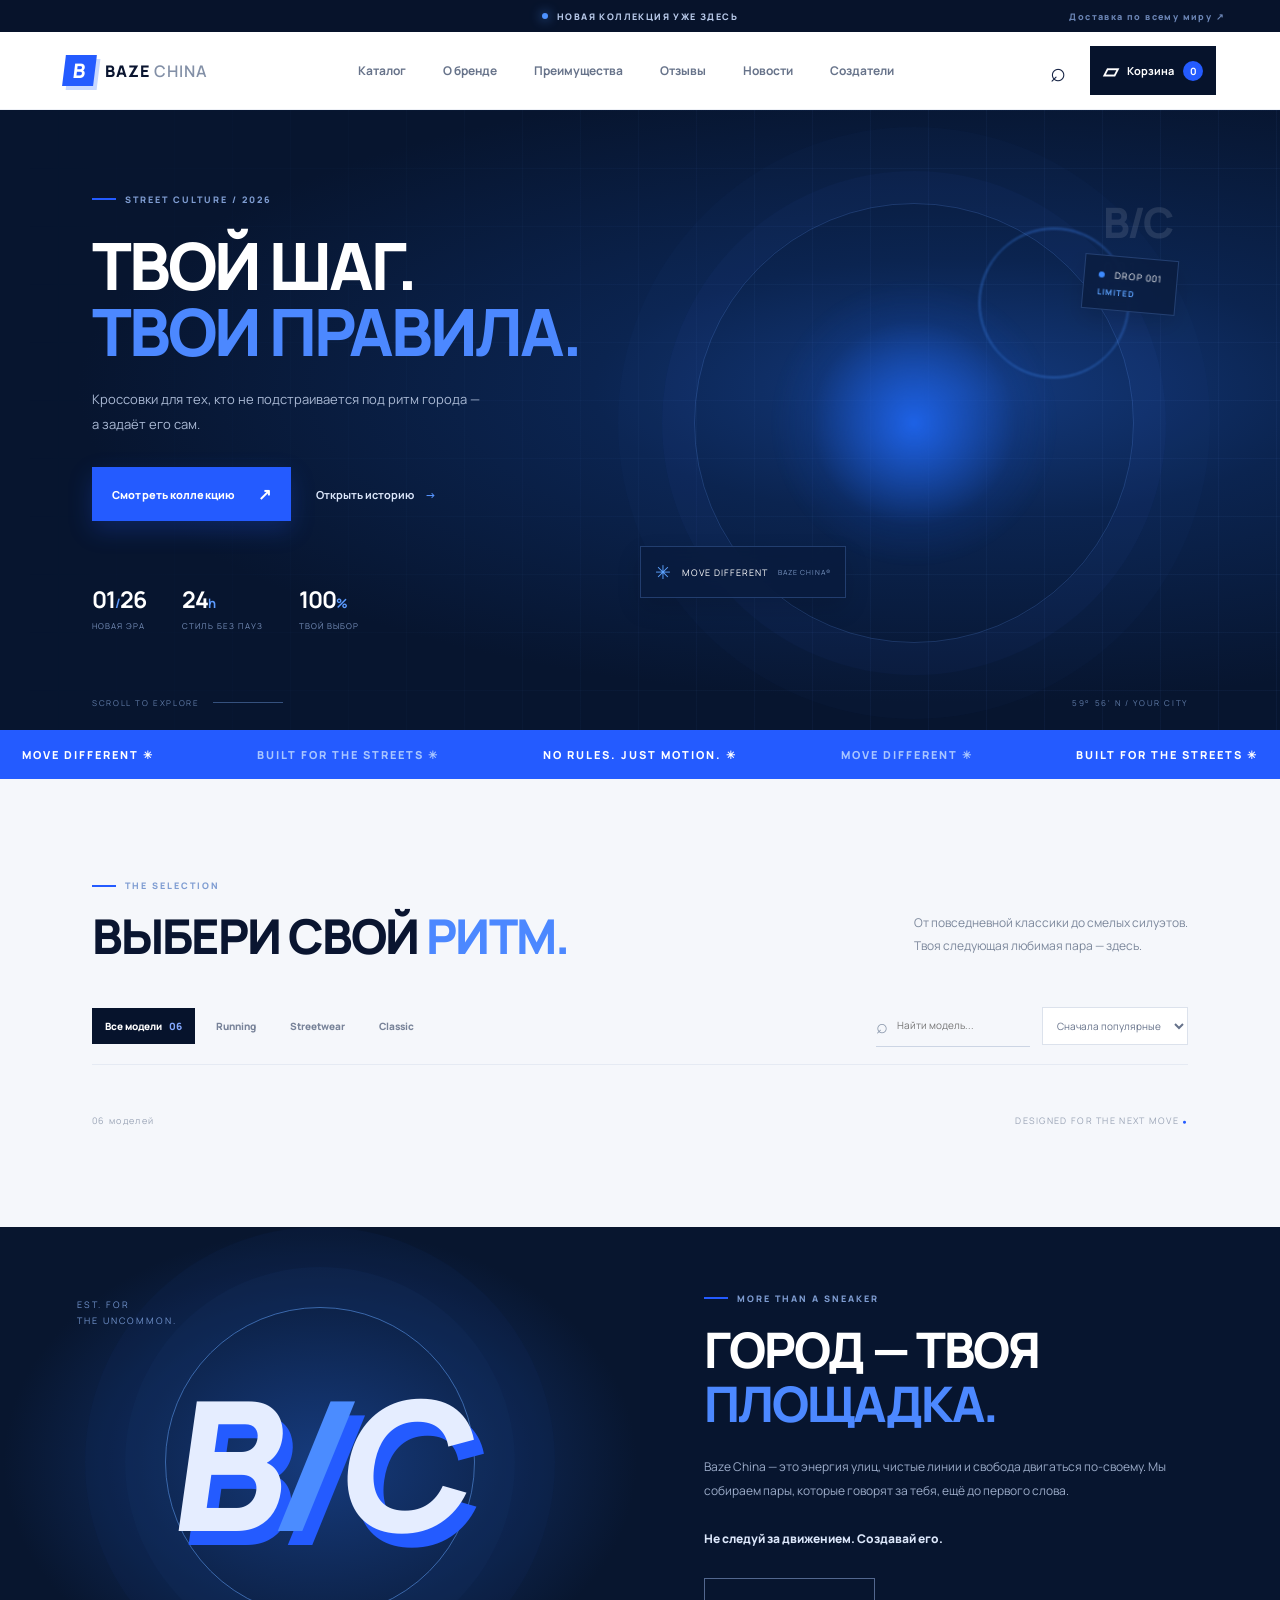
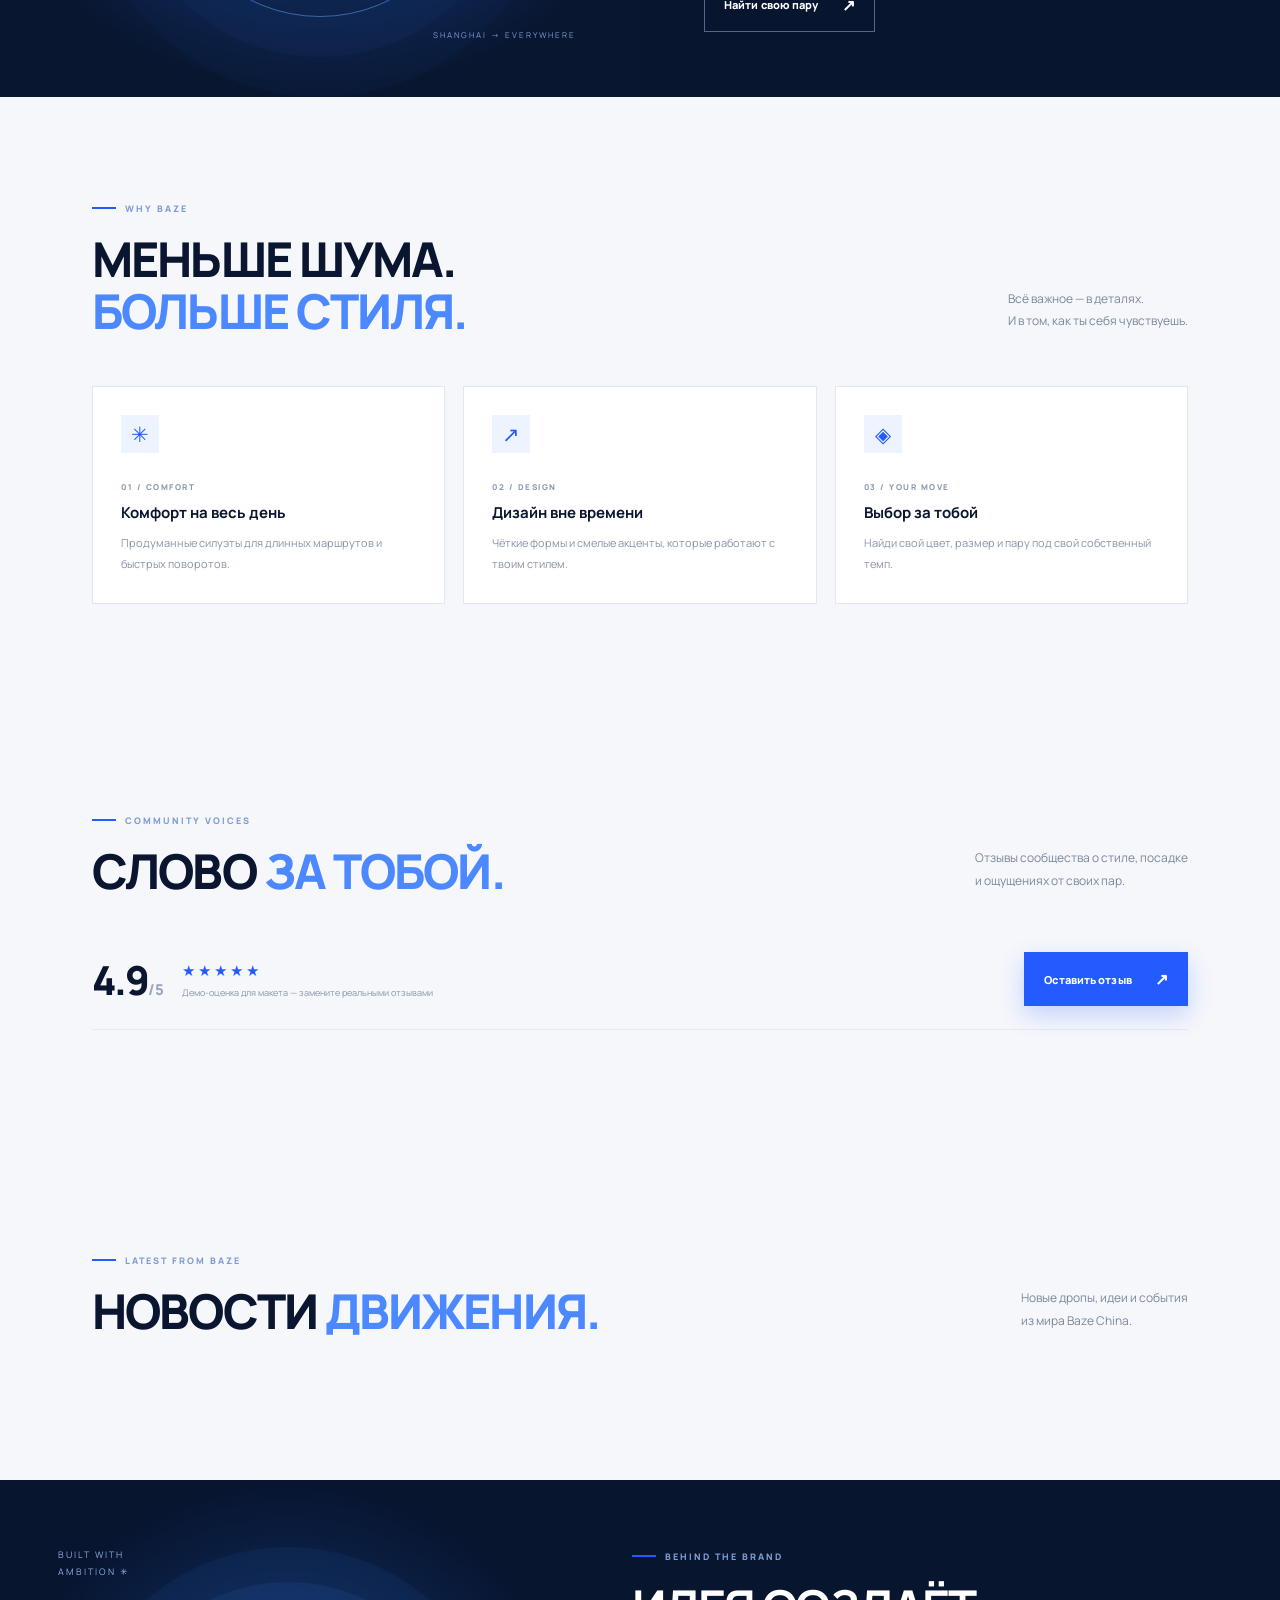
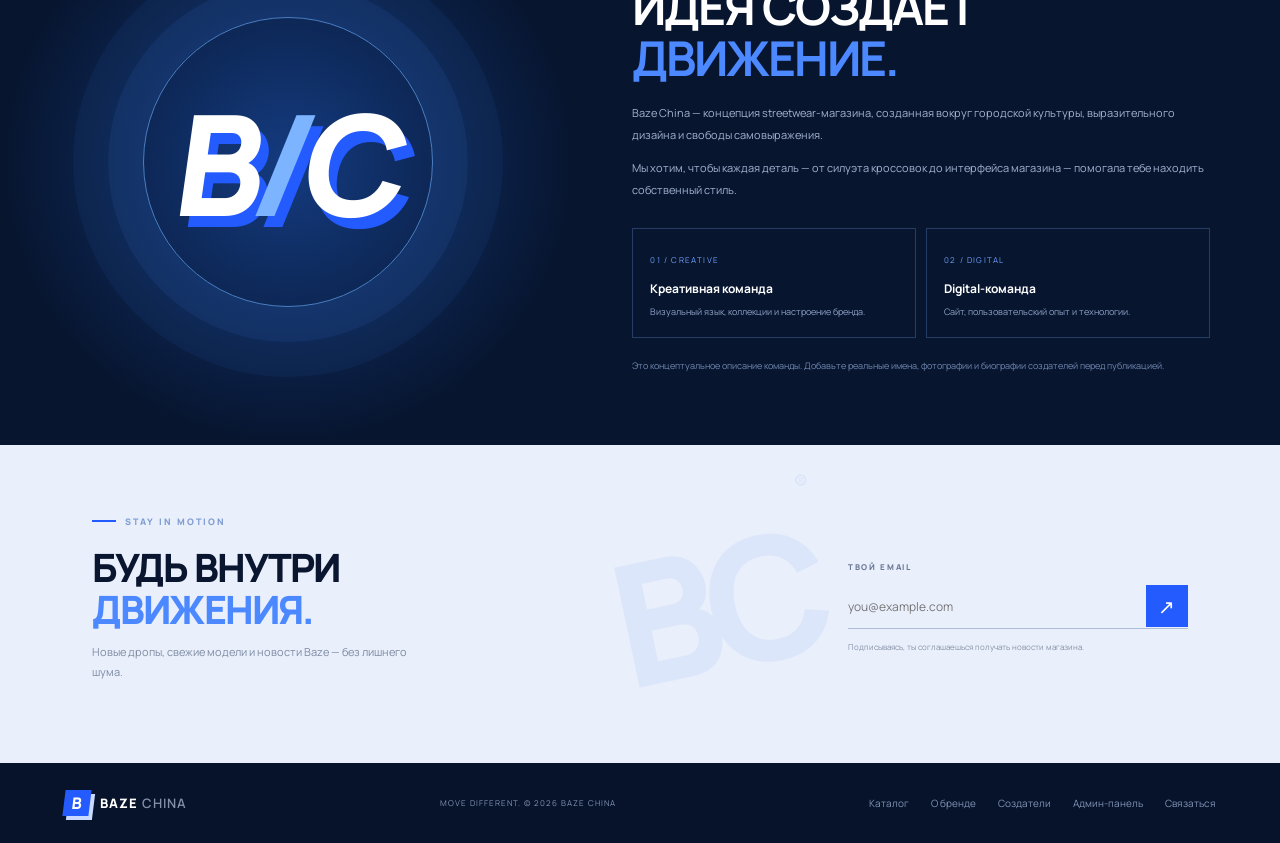
==== baze-china-index.html @ 7290b4d8 "Add files via upload" ====
<!doctype html>
<html lang="ru">
<head>
  <meta charset="utf-8">
  <meta name="viewport" content="width=device-width, initial-scale=1">
  <meta name="theme-color" content="#07152f">
  <meta name="description" content="Baze China — кроссовки и streetwear в синей эстетике. Найди свою пару.">
  <title>Baze China — Sneaker Store</title>
  <link rel="preconnect" href="https://fonts.googleapis.com">
  <link rel="preconnect" href="https://fonts.gstatic.com" crossorigin>
  <link href="https://fonts.googleapis.com/css2?family=Manrope:wght@400;500;600;700;800&display=swap" rel="stylesheet">
  <link rel="stylesheet" href="style.css">
</head>
<body>
  <div class="announcement"><span class="pulse"></span> НОВАЯ КОЛЛЕКЦИЯ УЖЕ ЗДЕСЬ <span class="announcement-right">Доставка по всему миру ↗</span></div>
  <header class="header">
    <a class="brand" href="#" aria-label="Baze China — главная"><span class="brand-mark">B</span><span>BAZE<span class="brand-light"> CHINA</span></span></a>
    <nav class="nav" aria-label="Главная навигация">
      <a href="#catalog">Каталог</a><a href="#story">О бренде</a><a href="#benefits">Преимущества</a><a href="#reviews">Отзывы</a><a href="#news">Новости</a><a href="#creators">Создатели</a>
    </nav>
    <div class="header-actions">
      <button class="icon-btn search-open" aria-label="Открыть поиск" title="Поиск">⌕</button>
      <button class="cart-button" id="openCart"><span class="cart-icon">▱</span><span>Корзина</span><b id="cartCount">0</b></button>
      <button class="menu-toggle" id="menuToggle" aria-label="Открыть меню">☰</button>
    </div>
  </header>

  <main>
    <section class="hero">
      <div class="hero-grid"></div>
      <div class="hero-copy">
        <div class="eyebrow"><span class="eyebrow-line"></span> STREET CULTURE / 2026</div>
        <h1>ТВОЙ ШАГ.<br><span>ТВОИ ПРАВИЛА.</span></h1>
        <p>Кроссовки для тех, кто не подстраивается под ритм города — а задаёт его сам.</p>
        <div class="hero-cta"><a class="button button-primary" href="#catalog">Смотреть коллекцию <span>↗</span></a><a class="text-link" href="#story">Открыть историю <span>→</span></a></div>
        <div class="hero-stats"><div><strong>01<span>/</span>26</strong><small>НОВАЯ ЭРА</small></div><div><strong>24<span>h</span></strong><small>СТИЛЬ БЕЗ ПАУЗ</small></div><div><strong>100<span>%</span></strong><small>ТВОЙ ВЫБОР</small></div></div>
      </div>
      <div class="hero-art" aria-label="Кроссовок в синем и чёрном цветах">
        <div class="orb orb-one"></div><div class="orb orb-two"></div>
        <div class="hero-number">B/C<br><span>001</span></div>
        <div class="hero-sneaker-wrap"><img class="hero-sneaker" src="https://images.unsplash.com/photo-1542291026-7eec264c27ff?auto=format&fit=crop&w=1200&q=90" alt="Красочный спортивный кроссовок" onerror="this.style.display='none'"></div>
        <div class="floating-tag tag-top"><span class="tag-dot"></span> DROP 001 <b>LIMITED</b></div>
        <div class="floating-tag tag-bottom"><span>✳</span> MOVE DIFFERENT <small>BAZE CHINA®</small></div>
        <div class="hero-ring"></div>
      </div>
      <div class="hero-bottom"><span>SCROLL TO EXPLORE</span><span class="scroll-line"></span><span>59° 56' N / YOUR CITY</span></div>
    </section>

    <section class="ticker" aria-label="Слоган"><div class="ticker-track"><span>MOVE DIFFERENT ✳</span><span>BUILT FOR THE STREETS ✳</span><span>NO RULES. JUST MOTION. ✳</span><span>MOVE DIFFERENT ✳</span><span>BUILT FOR THE STREETS ✳</span></div></section>

    <section class="catalog section" id="catalog">
      <div class="section-head">
        <div><div class="eyebrow"><span class="eyebrow-line"></span> THE SELECTION</div><h2>ВЫБЕРИ СВОЙ <span>РИТМ.</span></h2></div>
        <p>От повседневной классики до смелых силуэтов.<br>Твоя следующая любимая пара — здесь.</p>
      </div>
      <div class="catalog-tools">
        <div class="filters" role="group" aria-label="Категории">
          <button class="filter active" data-category="all">Все модели <span>06</span></button>
          <button class="filter" data-category="running">Running</button>
          <button class="filter" data-category="street">Streetwear</button>
          <button class="filter" data-category="classic">Classic</button>
        </div>
        <div class="tool-right"><label class="search-box"><span>⌕</span><input id="searchInput" type="search" placeholder="Найти модель..." aria-label="Поиск моделей"></label><select id="sortSelect" aria-label="Сортировка"><option value="featured">Сначала популярные</option><option value="low">Сначала дешевле</option><option value="high">Сначала дороже</option></select></div>
      </div>
      <div class="product-grid" id="productGrid"></div>
      <div class="catalog-footer"><span id="resultCount">06 моделей</span><span>DESIGNED FOR THE NEXT MOVE <span class="blue-dot">●</span></span></div>
    </section>

    <section class="manifesto" id="story">
      <div class="manifesto-visual"><div class="manifesto-orbit"></div><div class="manifesto-big">B<span>/</span>C</div><div class="manifesto-caption">EST. FOR<br>THE UNCOMMON.</div><div class="manifesto-label">SHANGHAI → EVERYWHERE</div></div>
      <div class="manifesto-copy"><div class="eyebrow"><span class="eyebrow-line"></span> MORE THAN A SNEAKER</div><h2>ГОРОД — ТВОЯ<br><span>ПЛОЩАДКА.</span></h2><p>Baze China — это энергия улиц, чистые линии и свобода двигаться по-своему. Мы собираем пары, которые говорят за тебя, ещё до первого слова.</p><p class="manifesto-small">Не следуй за движением. Создавай его.</p><a class="button button-outline" href="#catalog">Найти свою пару <span>↗</span></a></div>
    </section>

    <section class="benefits section" id="benefits">
      <div class="section-head"><div><div class="eyebrow"><span class="eyebrow-line"></span> WHY BAZE</div><h2>МЕНЬШЕ ШУМА.<br><span>БОЛЬШЕ СТИЛЯ.</span></h2></div><p>Всё важное — в деталях.<br>И в том, как ты себя чувствуешь.</p></div>
      <div class="benefit-grid">
        <article class="benefit"><span class="benefit-icon">✳</span><span class="benefit-index">01 / COMFORT</span><h3>Комфорт на весь день</h3><p>Продуманные силуэты для длинных маршрутов и быстрых поворотов.</p></article>
        <article class="benefit"><span class="benefit-icon">↗</span><span class="benefit-index">02 / DESIGN</span><h3>Дизайн вне времени</h3><p>Чёткие формы и смелые акценты, которые работают с твоим стилем.</p></article>
        <article class="benefit"><span class="benefit-icon">◈</span><span class="benefit-index">03 / YOUR MOVE</span><h3>Выбор за тобой</h3><p>Найди свой цвет, размер и пару под свой собственный темп.</p></article>
      </div>
    </section>


    <section class="reviews-section section" id="reviews">
      <div class="section-head">
        <div><div class="eyebrow"><span class="eyebrow-line"></span> COMMUNITY VOICES</div><h2>СЛОВО <span>ЗА ТОБОЙ.</span></h2></div>
        <p>Отзывы сообщества о стиле, посадке<br>и ощущениях от своих пар.</p>
      </div>
      <div class="review-summary"><div class="review-score">4.9<span>/5</span></div><div><div class="stars">★★★★★</div><small>Демо-оценка для макета — замените реальными отзывами</small></div><button class="button button-primary" id="writeReview">Оставить отзыв <span>↗</span></button></div>
      <div class="review-grid" id="reviewGrid"></div>
    </section>

    <section class="news-section section" id="news">
      <div class="section-head"><div><div class="eyebrow"><span class="eyebrow-line"></span> LATEST FROM BAZE</div><h2>НОВОСТИ <span>ДВИЖЕНИЯ.</span></h2></div><p>Новые дропы, идеи и события<br>из мира Baze China.</p></div>
      <div class="news-grid" id="newsGrid"></div>
    </section>

    <section class="creators-section" id="creators">
      <div class="creators-art"><div class="creators-orbit"></div><div class="creators-logo">B<span>/</span>C</div><div class="creator-stamp">BUILT WITH<br>AMBITION ✳</div></div>
      <div class="creators-copy"><div class="eyebrow"><span class="eyebrow-line"></span> BEHIND THE BRAND</div><h2>ИДЕЯ СОЗДАЁТ<br><span>ДВИЖЕНИЕ.</span></h2><p>Baze China — концепция streetwear-магазина, созданная вокруг городской культуры, выразительного дизайна и свободы самовыражения.</p><p>Мы хотим, чтобы каждая деталь — от силуэта кроссовок до интерфейса магазина — помогала тебе находить собственный стиль.</p><div class="creator-cards"><article><span>01 / CREATIVE</span><h3>Креативная команда</h3><p>Визуальный язык, коллекции и настроение бренда.</p></article><article><span>02 / DIGITAL</span><h3>Digital-команда</h3><p>Сайт, пользовательский опыт и технологии.</p></article></div><small class="creator-note">Это концептуальное описание команды. Добавьте реальные имена, фотографии и биографии создателей перед публикацией.</small></div>
    </section>

    <section class="newsletter">
      <div><div class="eyebrow"><span class="eyebrow-line"></span> STAY IN MOTION</div><h2>БУДЬ ВНУТРИ<br><span>ДВИЖЕНИЯ.</span></h2><p>Новые дропы, свежие модели и новости Baze — без лишнего шума.</p></div>
      <form id="newsletterForm" class="newsletter-form"><label for="emailInput">ТВОЙ EMAIL</label><div class="email-row"><input id="emailInput" type="email" placeholder="you@example.com" required><button type="submit" aria-label="Подписаться">↗</button></div><small id="newsletterMessage">Подписываясь, ты соглашаешься получать новости магазина.</small></form>
      <div class="newsletter-decoration">BC<span>®</span></div>
    </section>
  </main>

  <footer class="footer"><a class="brand" href="#"><span class="brand-mark">B</span><span>BAZE<span class="brand-light"> CHINA</span></span></a><span>MOVE DIFFERENT. © 2026 BAZE CHINA</span><div><a href="#catalog">Каталог</a><a href="#story">О бренде</a><a href="#creators">Создатели</a><a href="#admin">Админ-панель</a><a href="mailto:hello@baze-china.example">Связаться</a></div></footer>

  <div class="overlay" id="overlay"></div>
  <aside class="cart-drawer" id="cartDrawer" aria-label="Корзина" aria-hidden="true">
    <div class="drawer-head"><div><span class="eyebrow">YOUR SELECTION</span><h2>Корзина <span id="drawerCount">(0)</span></h2></div><button class="close-btn" id="closeCart" aria-label="Закрыть корзину">×</button></div>
    <div class="cart-items" id="cartItems"></div>
    <div class="cart-empty" id="cartEmpty"><div class="empty-symbol">▱</div><h3>Пока пусто</h3><p>Каждое большое движение начинается с первой пары.</p><button class="button button-primary" id="continueShopping">В каталог <span>↗</span></button></div>
    <div class="cart-bottom" id="cartBottom"><div class="subtotal"><span>Итого</span><strong id="cartTotal">0 ₽</strong></div><p>Стоимость доставки рассчитывается при оформлении.</p><button class="button button-primary checkout-btn" id="checkoutBtn">Оформить заказ <span>↗</span></button><small>Демо-магазин: оплата не списывается.</small></div>
  </aside>

  <div class="modal-wrap" id="productModal" role="dialog" aria-modal="true" aria-label="Информация о товаре">
    <div class="modal-card"><button class="close-btn modal-close" id="closeModal" aria-label="Закрыть">×</button><div id="modalContent"></div></div>
  </div>
  <div class="modal-wrap" id="checkoutModal" role="dialog" aria-modal="true" aria-label="Оформление заказа">
    <div class="modal-card checkout-card"><button class="close-btn modal-close" id="closeCheckout" aria-label="Закрыть">×</button><div class="eyebrow"><span class="eyebrow-line"></span> CHECKOUT</div><h2>ОФОРМЛЕНИЕ <span>ЗАКАЗА.</span></h2><p class="checkout-intro">Оставь контактные данные. Заказ сохранится в базе магазина; онлайн-оплаты пока нет.</p><form id="checkoutForm" class="checkout-form"><label>Имя и фамилия<input name="name" required minlength="2" maxlength="100" autocomplete="name" placeholder="Александр Иванов"></label><label>Телефон<input name="phone" type="tel" required minlength="5" maxlength="40" autocomplete="tel" placeholder="+7 900 000-00-00"></label><label>Email (необязательно)<input name="email" type="email" maxlength="254" autocomplete="email" placeholder="you@example.com"></label><label>Адрес доставки<input name="address" required minlength="5" maxlength="500" autocomplete="street-address" placeholder="Город, улица, дом"></label><label>Способ доставки<select name="delivery"><option value="Курьер">Курьер</option><option value="Пункт выдачи">Пункт выдачи</option></select></label><div class="checkout-total"><span>Сумма заказа · без оплаты</span><strong id="checkoutTotal">0 ₽</strong></div><button class="button button-primary" type="submit">Отправить заказ <span>↗</span></button><small>Заказ будет отправлен продавцу для подтверждения. Деньги не списываются.</small></form><div id="orderSuccess" class="order-success" hidden><div class="success-mark">✓</div><h3>Заказ оформлен!</h3><p id="successText">Спасибо за выбор Baze China.</p><button class="button button-outline" id="finishOrder">Вернуться в магазин ↗</button></div></div>
  </div>

  <div class="modal-wrap" id="reviewModal" role="dialog" aria-modal="true" aria-label="Оставить отзыв">
    <div class="modal-card checkout-card"><button class="close-btn modal-close" id="closeReview" aria-label="Закрыть">×</button><div class="eyebrow"><span class="eyebrow-line"></span> YOUR VOICE</div><h2>ОСТАВЬ <span>ОТЗЫВ.</span></h2><form id="reviewForm" class="checkout-form"><label>Твоё имя<input name="reviewName" required minlength="2" placeholder="Как к тебе обращаться?"></label><label>Оценка<select name="rating"><option value="5">★★★★★ — Отлично</option><option value="4">★★★★☆ — Хорошо</option><option value="3">★★★☆☆ — Нормально</option><option value="2">★★☆☆☆ — Не очень</option><option value="1">★☆☆☆☆ — Плохо</option></select></label><label>Отзыв<textarea name="reviewText" required minlength="10" rows="4" placeholder="Поделись впечатлениями..."></textarea></label><button class="button button-primary" type="submit">Опубликовать отзыв <span>↗</span></button><small>Демо-режим: отзыв сохранится только в этом браузере.</small></form></div>
  </div>
  <div class="modal-wrap" id="adminModal" role="dialog" aria-modal="true" aria-label="Админ-панель">
    <div class="modal-card admin-card"><button class="close-btn modal-close" id="closeAdmin" aria-label="Закрыть">×</button><div class="eyebrow"><span class="eyebrow-line"></span> BAZE CONTROL</div><h2>АДМИН <span>ПАНЕЛЬ.</span></h2><p class="admin-warning">Вход через Supabase Auth; права администратора проверяются по базе. Товары и заказы хранятся в Supabase. Новости и отзывы пока в демо-режиме.</p>
      <div class="admin-login" id="adminLogin"><label>Email администратора<input id="adminEmail" type="email" autocomplete="username" placeholder="admin@example.com" required></label><label>Пароль<input id="adminPassword" type="password" autocomplete="current-password" placeholder="Пароль Supabase" required></label><button class="button button-primary" id="adminLoginBtn">Войти <span>↗</span></button><small>Вход через Supabase Auth. Доступ есть только у аккаунта, добавленного в список администраторов.</small></div>
      <div id="adminDashboard" hidden>
        <div class="admin-tabs"><button class="admin-tab active" data-admin-tab="products">Товары</button><button class="admin-tab" data-admin-tab="orders">Заказы</button><button class="admin-tab" data-admin-tab="news">Новости</button><button class="admin-tab" data-admin-tab="reviews">Отзывы</button></div>
        <div id="adminPanelContent"></div>
      </div>
    </div>
  </div>

  <div class="toast" id="toast" role="status"></div>
  <script src="https://cdn.jsdelivr.net/npm/@supabase/supabase-js@2"></script>
  <script src="script.js"></script>
</body>
</html>
---- style.css ----
@import url('https://fonts.googleapis.com/css2?family=Space+Grotesk:wght@400;500;600;700&display=swap');
:root{--navy:#06132c;--navy2:#0b1d3c;--blue:#245bff;--cyan:#53b9ff;--ink:#0a1530;--muted:#7c879b;--paper:#f5f7fb;--white:#fff;--line:rgba(255,255,255,.12);--darkline:#e5eaf3;--font:'Manrope',sans-serif}
*{box-sizing:border-box}html{scroll-behavior:smooth;scroll-padding-top:90px}body{margin:0;background:var(--paper);color:var(--ink);font-family:var(--font);-webkit-font-smoothing:antialiased}body.locked{overflow:hidden}a{color:inherit;text-decoration:none}button,input,select{font:inherit}button{cursor:pointer}.announcement{height:32px;background:#07132b;color:#b8c9e9;display:flex;align-items:center;justify-content:center;gap:9px;font-size:9px;letter-spacing:1.4px;font-weight:800}.announcement-right{position:absolute;right:4.3%;color:#6c86b6}.pulse{width:6px;height:6px;border-radius:50%;background:#4d92ff;box-shadow:0 0 12px #4d92ff}.header{height:78px;padding:0 5%;display:flex;align-items:center;justify-content:space-between;background:#fff;position:sticky;top:0;z-index:20;border-bottom:1px solid #edf0f6}.brand{display:flex;align-items:center;gap:10px;font-weight:900;letter-spacing:1px;font-size:16px}.brand-mark{display:grid;place-items:center;background:var(--blue);color:white;width:31px;height:31px;font-size:20px;font-weight:800;transform:skew(-7deg);box-shadow:4px 4px 0 #c9d9ff}.brand-light{color:#8390a7;font-weight:600}.nav{display:flex;gap:37px;font-size:12px;color:#67738a;font-weight:700}.nav a:hover,.footer a:hover{color:var(--blue)}.header-actions{display:flex;align-items:center;gap:18px}.icon-btn,.menu-toggle{border:0;background:none;color:#162344;font-size:27px;line-height:1}.cart-button{display:flex;align-items:center;gap:9px;background:var(--navy);color:#fff;border:0;padding:11px 13px;font-size:11px;font-weight:700}.cart-button b{display:grid;place-items:center;background:var(--blue);width:20px;height:20px;border-radius:50%;font-size:10px}.cart-icon{font-size:20px}.menu-toggle{display:none}
.hero{min-height:620px;background:radial-gradient(ellipse at 75% 45%,#143a7e 0,#0b2450 27%,#07152f 65%);color:white;position:relative;overflow:hidden;display:grid;grid-template-columns:1fr 1fr;padding:76px 7.2% 70px}.hero-grid{position:absolute;inset:0;background-image:linear-gradient(rgba(93,143,231,.06) 1px,transparent 1px),linear-gradient(90deg,rgba(93,143,231,.06) 1px,transparent 1px);background-size:58px 58px;mask-image:linear-gradient(90deg,transparent,#000 70%);pointer-events:none}.hero-copy{position:relative;z-index:2;align-self:center;padding-bottom:22px}.eyebrow{display:flex;align-items:center;gap:9px;font-size:9px;letter-spacing:2px;font-weight:800;color:#7f9dd2}.eyebrow-line{display:inline-block;width:24px;height:2px;background:var(--blue)}.hero h1{font-size:clamp(42px,5.1vw,72px);line-height:1.02;letter-spacing:-3px;margin:26px 0 22px;font-weight:800}.hero h1 span,.section-head h2 span,.manifesto-copy h2 span,.newsletter h2 span,.checkout-card h2 span{color:#4c88ff}.hero-copy>p{color:#aab9d4;font-size:13px;line-height:1.9;max-width:390px}.hero-cta{display:flex;align-items:center;gap:25px;margin-top:31px}.button{display:inline-flex;align-items:center;justify-content:center;gap:23px;border:1px solid transparent;padding:15px 19px;font-size:11px;font-weight:800;transition:transform .25s,background .25s,border .25s;letter-spacing:.1px}.button:hover{transform:translateY(-3px)}.button span{font-size:16px}.button-primary{background:var(--blue);color:white;box-shadow:0 9px 24px rgba(36,91,255,.23)}.button-primary:hover{background:#1648e8}.text-link{font-size:11px;font-weight:700;color:#dce7fb}.text-link span{margin-left:9px;color:#5895ff}.hero-stats{display:flex;gap:36px;margin-top:62px}.hero-stats div{display:flex;flex-direction:column;gap:5px}.hero-stats strong{font-size:23px;letter-spacing:-1px}.hero-stats strong span{color:#5c9bff;font-size:13px}.hero-stats small{font-size:8px;letter-spacing:1px;color:#7890bb}.hero-art{position:relative;min-height:440px;display:flex;align-items:center;justify-content:center;perspective:900px}.hero-ring{position:absolute;width:min(35vw,440px);aspect-ratio:1;border:1px solid rgba(99,155,255,.22);border-radius:50%;box-shadow:0 0 0 32px rgba(74,126,255,.035),0 0 0 76px rgba(74,126,255,.025);animation:ringFloat 8s ease-in-out infinite}.orb{position:absolute;border-radius:50%;filter:blur(1px)}.orb-one{width:290px;height:290px;background:radial-gradient(circle,#1e62e6 0,rgba(20,78,193,.15) 50%,transparent 70%);animation:orb 6s ease-in-out infinite}.orb-two{width:150px;height:150px;border:1px solid #3677d8;transform:translate(140px,-120px)}.hero-sneaker-wrap{position:relative;width:100%;max-width:550px;transform:rotate(-13deg) rotateY(-13deg);animation:sneakerFloat 6s ease-in-out infinite;filter:drop-shadow(0 40px 30px rgba(0,0,0,.38));z-index:2}.hero-sneaker{width:100%;display:block;mix-blend-mode:screen;opacity:.95;transform:scale(1.08);mask-image:radial-gradient(ellipse at center,#000 40%,transparent 72%)}.hero-number{position:absolute;right:3%;top:4%;font-size:42px;font-weight:800;line-height:.83;color:rgba(255,255,255,.11);letter-spacing:-3px;z-index:1}.hero-number span{font-size:15px;letter-spacing:3px}.floating-tag{position:absolute;z-index:4;background:rgba(9,28,61,.82);backdrop-filter:blur(12px);border:1px solid rgba(111,163,255,.25);padding:12px 14px;font-size:9px;letter-spacing:1px;box-shadow:0 10px 25px #0002}.tag-top{top:15%;right:2%;transform:rotate(5deg)}.tag-top b{display:block;color:#5da3ff;margin-top:5px;font-size:8px}.tag-dot{display:inline-block;width:6px;height:6px;border-radius:50%;background:#3e8bff;margin-right:7px}.tag-bottom{bottom:13%;left:0;display:flex;align-items:center;gap:10px}.tag-bottom>span{color:#5da3ff;font-size:19px}.tag-bottom small{display:block;color:#7894c0;font-size:7px}.hero-bottom{position:absolute;bottom:22px;left:7.2%;right:7.2%;display:flex;align-items:center;gap:14px;color:#627da9;font-size:8px;letter-spacing:1.6px}.scroll-line{width:70px;height:1px;background:#35517e}.hero-bottom span:last-child{margin-left:auto}.ticker{background:var(--blue);color:white;overflow:hidden;padding:17px 0}.ticker-track{display:flex;justify-content:space-around;gap:60px;white-space:nowrap;min-width:max-content;animation:ticker 28s linear infinite;font-size:11px;font-weight:800;letter-spacing:2px}.ticker-track span:nth-child(even){color:#a9c6ff}
.section{padding:100px 7.2%}.section-head{display:flex;align-items:end;justify-content:space-between;gap:30px}.section-head h2,.manifesto-copy h2,.newsletter h2{font-size:clamp(31px,4vw,48px);line-height:1.1;letter-spacing:-1.9px;margin:18px 0 0;font-weight:800}.section-head>p{font-size:12px;color:#7b879b;line-height:1.9;margin:0 0 5px}.catalog-tools{display:flex;justify-content:space-between;align-items:center;gap:20px;margin:42px 0 24px;border-bottom:1px solid var(--darkline);padding-bottom:17px}.filters{display:flex;gap:8px;flex-wrap:wrap}.filter{border:1px solid transparent;background:transparent;color:#788399;padding:10px 12px;font-size:10px;font-weight:800}.filter.active{background:var(--navy);color:white}.filter span{color:#83a8ff;margin-left:5px}.tool-right{display:flex;gap:12px;align-items:center}.search-box{display:flex;align-items:center;gap:7px;border-bottom:1px solid #ccd5e4;padding:7px 0;color:#8b98ac}.search-box span{font-size:20px}.search-box input{width:135px;border:0;background:transparent;outline:none;font-size:10px;color:var(--ink)}select{border:1px solid #dce2ec;background:white;padding:10px;font-size:10px;color:#66728a;outline-color:var(--blue)}.product-grid{display:grid;grid-template-columns:repeat(3,minmax(0,1fr));gap:22px}.product-card{background:white;position:relative;min-width:0;transition:transform .35s,box-shadow .35s;overflow:hidden;border:1px solid #edf0f6}.product-card:hover{transform:translateY(-7px);box-shadow:0 22px 45px #10254a12}.product-image{height:245px;background:linear-gradient(135deg,#e8effc,#f7f9fd);position:relative;overflow:hidden;display:grid;place-items:center;cursor:pointer}.product-image:before{content:"";position:absolute;width:180px;height:180px;border:1px solid #cfdbf5;border-radius:50%;box-shadow:0 0 0 20px #d9e4f51c,0 0 0 40px #d9e4f51c}.product-image img{width:100%;height:100%;object-fit:cover;mix-blend-mode:multiply;transition:transform .6s cubic-bezier(.2,.7,.2,1);position:relative;z-index:1}.product-card:hover .product-image img{transform:scale(1.08) rotate(-4deg)}.product-label{position:absolute;left:14px;top:14px;background:var(--blue);color:white;font-size:8px;letter-spacing:1px;font-weight:800;padding:7px 9px;z-index:2}.favorite{position:absolute;right:13px;top:12px;width:30px;height:30px;border:0;background:#fff;color:#5b6981;border-radius:50%;font-size:17px;z-index:2;box-shadow:0 3px 12px #14274d0c}.favorite.active{color:#245bff}.product-info{padding:19px 18px 17px}.product-meta{display:flex;justify-content:space-between;align-items:center;color:#8b96a9;font-size:8px;letter-spacing:1px;font-weight:800}.product-name{font-size:16px;font-weight:800;letter-spacing:-.4px;margin:10px 0 7px}.product-desc{font-size:10px;line-height:1.7;color:#8994a7;min-height:34px}.product-bottom{display:flex;align-items:center;justify-content:space-between;margin-top:17px}.price{font-size:16px;font-weight:800}.old-price{font-size:10px;color:#9aa4b5;text-decoration:line-through;margin-left:6px;font-weight:500}.add-btn{border:0;background:var(--navy);color:white;width:36px;height:36px;font-size:20px;transition:background .2s}.add-btn:hover{background:var(--blue)}.catalog-footer{display:flex;justify-content:space-between;color:#9aa4b6;font-size:9px;letter-spacing:1.3px;margin-top:25px}.blue-dot{color:var(--blue);font-size:7px}.no-results{grid-column:1/-1;text-align:center;padding:60px 20px;color:#8793a8;background:white}.no-results strong{display:block;color:var(--ink);font-size:18px;margin-bottom:8px}
.manifesto{background:#07152f;color:white;display:grid;grid-template-columns:1fr 1fr;min-height:440px;overflow:hidden}.manifesto-visual{position:relative;min-height:400px;background:radial-gradient(ellipse at center,#163b7d,#08162f 70%);display:grid;place-items:center;overflow:hidden}.manifesto-orbit{width:310px;height:310px;border:1px solid #3b69ad;border-radius:50%;box-shadow:0 0 0 40px #15326733,0 0 0 80px #15326722;animation:orbit 22s linear infinite}.manifesto-big{position:absolute;font-size:clamp(90px,15vw,180px);font-weight:800;letter-spacing:-14px;color:#e5edff;transform:skew(-8deg);text-shadow:12px 14px 0 #245bff}.manifesto-big span{color:#4b8cff}.manifesto-caption{position:absolute;left:12%;top:15%;font-size:9px;line-height:1.7;letter-spacing:2px;color:#7294ce}.manifesto-label{position:absolute;bottom:12%;right:10%;font-size:8px;letter-spacing:2px;color:#7d9bcf}.manifesto-copy{align-self:center;padding:65px 12% 65px 10%}.manifesto-copy h2{font-size:clamp(34px,4vw,49px)}.manifesto-copy>p{font-size:12px;line-height:2;color:#9cacc9;margin:24px 0}.manifesto-copy .manifesto-small{font-weight:800;color:#dce7fb;margin:0 0 27px}.button-outline{border-color:#52678f;color:white;background:transparent}.button-outline:hover{border-color:#6ba2ff;background:#102750}.benefits{padding-top:105px;padding-bottom:110px}.benefit-grid{display:grid;grid-template-columns:repeat(3,1fr);gap:18px;margin-top:48px}.benefit{border:1px solid #e1e7f1;background:#fff;padding:28px;min-height:210px;transition:transform .25s,border-color .25s}.benefit:hover{transform:translateY(-5px);border-color:#9db8ff}.benefit-icon{display:grid;place-items:center;width:38px;height:38px;background:#edf3ff;color:var(--blue);font-size:21px}.benefit-index{display:block;margin-top:28px;color:#8b99b0;font-size:8px;letter-spacing:1.5px;font-weight:800}.benefit h3{font-size:15px;margin:10px 0}.benefit p{font-size:11px;color:#8994a7;line-height:1.9;margin:0}
.newsletter{position:relative;background:#e9effb;overflow:hidden;padding:70px 7.2%;display:flex;align-items:center;justify-content:space-between;gap:40px}.newsletter h2{font-size:39px}.newsletter p{font-size:11px;color:#7e8ba3;line-height:1.8;max-width:330px}.newsletter-form{width:340px;position:relative;z-index:1}.newsletter-form label{font-size:8px;letter-spacing:1.7px;color:#6b7a96;font-weight:800}.email-row{display:flex;border-bottom:1px solid #aebdd8;margin-top:10px}.email-row input{flex:1;min-width:0;border:0;background:transparent;padding:13px 0;outline:none;font-size:12px}.email-row button{width:42px;height:42px;border:0;background:var(--blue);color:white;font-size:20px}.newsletter-form small{display:block;font-size:8px;color:#8793a8;margin-top:11px;line-height:1.7}.newsletter-decoration{position:absolute;right:35%;font-size:170px;font-weight:800;color:#dce6fa;letter-spacing:-15px;transform:rotate(-12deg);pointer-events:none}.newsletter-decoration span{font-size:22px;vertical-align:top;letter-spacing:0}.footer{background:#07132b;color:#8293b5;display:flex;align-items:center;justify-content:space-between;padding:27px 5%;font-size:8px;letter-spacing:1px}.footer .brand{color:white;font-size:13px}.footer .brand-mark{width:26px;height:26px;font-size:16px}.footer>div{display:flex;gap:22px;font-size:10px;letter-spacing:0}
.overlay{position:fixed;inset:0;background:rgba(1,8,23,.58);z-index:40;opacity:0;visibility:hidden;transition:opacity .3s,visibility .3s;backdrop-filter:blur(3px)}.overlay.open{opacity:1;visibility:visible}.cart-drawer{position:fixed;z-index:41;right:0;top:0;height:100dvh;width:min(440px,100%);background:white;transform:translateX(105%);transition:transform .35s cubic-bezier(.2,.7,.2,1);display:flex;flex-direction:column;padding:28px}.cart-drawer.open{transform:translateX(0)}.drawer-head{display:flex;justify-content:space-between;align-items:center;border-bottom:1px solid #e6ebf4;padding-bottom:20px}.drawer-head h2{font-size:24px;margin:8px 0 0;letter-spacing:-1px}.drawer-head h2 span{font-size:13px;color:#8c98ab}.close-btn{border:0;background:#eef2f9;width:36px;height:36px;border-radius:50%;font-size:24px;color:#253657;line-height:1}.cart-items{overflow:auto;flex:1}.cart-line{display:grid;grid-template-columns:78px 1fr auto;gap:13px;padding:17px 0;border-bottom:1px solid #edf0f6;align-items:center}.cart-line img{width:78px;height:78px;object-fit:cover;background:#eef3fc;mix-blend-mode:multiply}.cart-line h3{font-size:12px;margin:0 0 6px}.cart-line p{font-size:10px;color:#8793a8;margin:0 0 8px}.cart-line .line-price{font-size:12px;font-weight:800}.qty-control{display:flex;align-items:center;gap:10px;margin-top:9px}.qty-control button{width:22px;height:22px;border:1px solid #dfe5ef;background:white}.qty-control span{font-size:10px}.remove-item{border:0;background:none;color:#a2adbf;font-size:16px;align-self:start}.cart-empty{margin:auto;text-align:center;padding:30px 15px}.empty-symbol{font-size:55px;color:#c7d6f5}.cart-empty h3{font-size:19px;margin:15px 0 7px}.cart-empty p{font-size:11px;color:#8793a8;line-height:1.8;margin-bottom:23px}.cart-bottom{border-top:1px solid #e5eaf2;padding-top:20px}.subtotal{display:flex;justify-content:space-between;align-items:center;font-size:13px}.subtotal strong{font-size:22px}.cart-bottom>p,.cart-bottom>small{font-size:9px;color:#8c98aa;line-height:1.7}.checkout-btn{width:100%;margin:10px 0}.cart-bottom>small{display:block;text-align:center}.modal-wrap{position:fixed;inset:0;z-index:50;background:rgba(2,10,27,.7);display:grid;place-items:center;padding:20px;opacity:0;visibility:hidden;transition:opacity .25s,visibility .25s;backdrop-filter:blur(5px)}.modal-wrap.open{opacity:1;visibility:visible}.modal-card{position:relative;width:min(760px,100%);max-height:90dvh;overflow:auto;background:white;padding:35px;transform:translateY(15px) scale(.98);transition:transform .25s}.modal-wrap.open .modal-card{transform:translateY(0) scale(1)}.modal-close{position:absolute;right:18px;top:18px;z-index:3}.modal-product{display:grid;grid-template-columns:1fr 1fr;gap:30px;align-items:center}.modal-product-image{background:#eef3fc;min-height:300px;display:grid;place-items:center}.modal-product-image img{width:100%;height:100%;max-height:360px;object-fit:cover;mix-blend-mode:multiply}.modal-product-copy{padding:15px 10px}.modal-product-copy h2{font-size:30px;line-height:1.1;letter-spacing:-1px;margin:15px 0 8px}.modal-product-copy p{font-size:12px;color:#7c879b;line-height:1.8}.modal-price{font-size:23px;font-weight:800;margin:20px 0}.size-label{display:block;font-size:9px;font-weight:800;letter-spacing:1px;margin-bottom:10px}.size-options{display:flex;gap:7px;flex-wrap:wrap;margin-bottom:22px}.size-option{width:40px;height:37px;border:1px solid #dce3ef;background:white;font-size:10px}.size-option.selected{background:var(--navy);color:white;border-color:var(--navy)}.modal-add{width:100%}.checkout-card{width:min(510px,100%);padding:38px}.checkout-card h2{font-size:29px;letter-spacing:-1.2px;line-height:1.1;margin:18px 0 10px}.checkout-intro{font-size:11px;color:#8793a8;line-height:1.8;margin-bottom:23px}.checkout-form{display:grid;gap:15px}.checkout-form label{font-size:10px;font-weight:800;color:#4c5b75;display:grid;gap:7px}.checkout-form input,.checkout-form select{width:100%;padding:12px;border:1px solid #dce3ef;background:#fbfcfe;font-size:11px;color:var(--ink)}.checkout-total{display:flex;justify-content:space-between;align-items:center;border-top:1px solid #e5eaf2;padding-top:16px;font-size:12px}.checkout-total strong{font-size:21px}.checkout-form>.button{width:100%}.checkout-form>small{font-size:9px;color:#8d98aa;text-align:center;line-height:1.7}.order-success{text-align:center;padding:25px 0 5px}.success-mark{width:55px;height:55px;border-radius:50%;background:#e8f7ee;color:#16834a;display:grid;place-items:center;margin:0 auto;font-size:28px}.order-success h3{font-size:23px}.order-success p{font-size:11px;color:#7e8ba3;line-height:1.8}.toast{position:fixed;z-index:80;bottom:24px;left:50%;transform:translate(-50%,20px);opacity:0;pointer-events:none;background:#07152f;color:white;padding:13px 20px;font-size:11px;box-shadow:0 10px 30px #06132c33;transition:all .25s}.toast.show{opacity:1;transform:translate(-50%,0)}
@keyframes sneakerFloat{0%,100%{transform:translateY(0) rotate(-13deg) rotateY(-13deg)}50%{transform:translateY(-16px) rotate(-10deg) rotateY(-7deg)}}@keyframes ringFloat{0%,100%{transform:scale(1) rotate(0)}50%{transform:scale(1.04) rotate(8deg)}}@keyframes orb{0%,100%{transform:scale(1)}50%{transform:scale(1.12)}}@keyframes ticker{to{transform:translateX(-25%)}}@keyframes orbit{to{transform:rotate(360deg)}}
@media(min-width:1400px){.hero{padding-left:max(7.2%,calc((100vw - 1240px)/2));padding-right:max(7.2%,calc((100vw - 1240px)/2))}.section{padding-left:max(7.2%,calc((100vw - 1240px)/2));padding-right:max(7.2%,calc((100vw - 1240px)/2))}}
@media(max-width:900px){.nav{gap:18px}.hero{padding-left:5%;padding-right:5%;grid-template-columns:1fr 1fr}.hero h1{font-size:clamp(40px,6vw,58px)}.hero-art{min-height:360px}.hero-stats{gap:20px}.section{padding:75px 5%}.product-image{height:200px}.product-info{padding:15px}.newsletter{padding:60px 5%}.manifesto-copy{padding-right:7%}.announcement-right{display:none}}
@media(max-width:680px){.announcement{font-size:8px}.header{height:66px;padding:0 5%}.nav{display:none;position:absolute;top:66px;left:0;right:0;padding:20px;background:white;box-shadow:0 10px 20px #10254a12;flex-direction:column;gap:18px}.nav.open{display:flex}.menu-toggle{display:block;font-size:19px}.header-actions{gap:12px}.cart-button{padding:9px 10px}.cart-button>span:nth-child(2){display:none}.hero{display:flex;flex-direction:column;padding:56px 6% 65px;min-height:0}.hero-copy{padding:0}.hero h1{font-size:clamp(43px,11vw,62px);letter-spacing:-2.6px;margin:22px 0 17px}.hero-copy>p{font-size:12px;max-width:320px}.hero-cta{gap:15px;flex-wrap:wrap}.button{padding:13px 15px;gap:13px}.hero-stats{margin-top:35px;gap:25px}.hero-stats strong{font-size:20px}.hero-art{min-height:280px;margin-top:8px}.hero-sneaker-wrap{max-width:430px}.hero-ring{width:280px}.orb-one{width:220px;height:220px}.tag-top{right:0;top:7%}.tag-bottom{left:0;bottom:5%}.hero-number{top:0}.hero-bottom{left:6%;right:6%;bottom:18px}.hero-bottom span:last-child{display:none}.ticker{padding:14px 0}.ticker-track{gap:30px;font-size:9px}.section{padding:70px 5%}.section-head{display:block}.section-head h2{font-size:34px}.section-head>p{margin-top:18px}.catalog-tools{align-items:stretch;flex-direction:column;margin-top:30px;gap:14px}.filters{overflow:auto;flex-wrap:nowrap;padding-bottom:4px}.filter{white-space:nowrap}.tool-right{justify-content:space-between}.search-box{flex:1}.search-box input{width:100%}.tool-right select{max-width:48%}.product-grid{grid-template-columns:repeat(2,minmax(0,1fr));gap:10px}.product-image{height:clamp(135px,42vw,220px)}.product-label{left:8px;top:8px;font-size:7px;padding:6px}.favorite{right:7px;top:7px;width:27px;height:27px}.product-info{padding:12px}.product-name{font-size:13px;margin:8px 0 5px}.product-desc{font-size:9px;min-height:45px}.product-meta{font-size:7px}.price{font-size:13px}.old-price{display:block;margin:3px 0 0}.add-btn{width:32px;height:32px;flex-shrink:0}.catalog-footer{font-size:7px}.manifesto{grid-template-columns:1fr}.manifesto-visual{min-height:300px}.manifesto-orbit{width:230px;height:230px}.manifesto-big{font-size:135px}.manifesto-copy{padding:55px 7% 60px}.manifesto-copy h2{font-size:38px}.benefits{padding-top:75px;padding-bottom:75px}.benefit-grid{grid-template-columns:1fr;gap:10px;margin-top:30px}.benefit{min-height:0;padding:22px}.benefit-index{margin-top:20px}.newsletter{display:block;padding:55px 6%}.newsletter h2{font-size:36px}.newsletter-form{width:100%;margin-top:30px}.newsletter-decoration{right:-20px;bottom:-40px;font-size:130px}.footer{flex-wrap:wrap;gap:20px;padding:25px 5%}.footer>span{order:3;width:100%;text-align:center}.footer>div{gap:12px}.modal-card{padding:25px 18px}.modal-product{grid-template-columns:1fr;gap:20px}.modal-product-image{min-height:220px;max-height:260px}.modal-product-copy{padding:0}.modal-product-copy h2{font-size:25px}.checkout-card{padding:35px 22px}.checkout-card h2{font-size:25px}}
@media(prefers-reduced-motion:reduce){*,*::before,*::after{animation-duration:.01ms!important;animation-iteration-count:1!important;scroll-behavior:auto!important;transition-duration:.01ms!important}}

/* Reviews, news, creators and demo admin panel */
.review-summary{display:flex;align-items:center;gap:18px;padding:22px 0;border-bottom:1px solid var(--darkline);margin-top:32px}.review-score{font-size:40px;font-weight:800;letter-spacing:-2px}.review-score span{font-size:15px;color:#9aa6b9;letter-spacing:0}.stars{color:#245bff;letter-spacing:3px;font-size:15px}.review-summary small{display:block;color:#8b96a9;font-size:9px;margin-top:5px}.review-summary .button{margin-left:auto}.review-grid{display:grid;grid-template-columns:repeat(3,1fr);gap:16px;margin-top:24px}.review-card{padding:24px;background:#fff;border:1px solid #e5eaf3;min-height:190px}.review-top{display:flex;justify-content:space-between;align-items:center}.review-avatar{width:35px;height:35px;display:grid;place-items:center;background:#e9f0ff;color:#245bff;font-weight:800}.review-name{font-size:12px;font-weight:800;margin-left:10px;flex:1}.review-card .stars{font-size:10px;letter-spacing:1px}.review-card p{font-size:11px;line-height:1.9;color:#78859b;margin:18px 0}.review-date{font-size:8px;color:#a0aabc;letter-spacing:1px}.news-grid{display:grid;grid-template-columns:repeat(3,1fr);gap:18px;margin-top:42px}.news-card{background:#fff;border:1px solid #e4eaf3;overflow:hidden;transition:transform .25s}.news-card:hover{transform:translateY(-5px)}.news-image{height:175px;position:relative;overflow:hidden;background:linear-gradient(135deg,#091b3b,#245bff);display:grid;place-items:center}.news-image:before{content:"";position:absolute;width:160px;height:160px;border:1px solid #8eb4ff66;border-radius:50%;box-shadow:0 0 0 25px #9ebeff15,0 0 0 50px #9ebeff12}.news-image span{font-size:42px;color:#fff;font-weight:800;letter-spacing:-4px;z-index:1}.news-body{padding:20px}.news-meta{font-size:8px;color:#245bff;font-weight:800;letter-spacing:1.3px}.news-body h3{font-size:16px;line-height:1.4;margin:12px 0 8px}.news-body p{font-size:10px;color:#8793a7;line-height:1.8}.news-read{border:0;background:none;color:#245bff;padding:0;font-size:10px;font-weight:800}.creators-section{background:#07152f;color:white;display:grid;grid-template-columns: .9fr 1.1fr;overflow:hidden}.creators-art{position:relative;min-height:480px;display:grid;place-items:center;background:radial-gradient(ellipse at center,#143b80,#07152f 70%);overflow:hidden}.creators-orbit{width:290px;height:290px;border:1px solid #4b7fc4;border-radius:50%;box-shadow:0 0 0 35px #2c5ba52c,0 0 0 70px #2c5ba51c;animation:orbit 28s linear infinite}.creators-logo{position:absolute;font-size:140px;font-weight:800;letter-spacing:-12px;text-shadow:9px 11px 0 #245bff;transform:skew(-8deg)}.creators-logo span{color:#7db4ff}.creator-stamp{position:absolute;left:10%;top:12%;font-size:9px;line-height:1.8;letter-spacing:2px;color:#8daee4}.creators-copy{padding:70px 10% 70px 8%;align-self:center}.creators-copy h2{font-size:clamp(34px,4vw,48px);line-height:1.08;letter-spacing:-2px;margin:18px 0}.creators-copy h2 span{color:#4c88ff}.creators-copy>p{font-size:11px;line-height:2;color:#a3b3d0}.creator-cards{display:grid;grid-template-columns:1fr 1fr;gap:10px;margin-top:27px}.creator-cards article{border:1px solid #253d65;padding:17px}.creator-cards article>span{font-size:8px;letter-spacing:1.2px;color:#6ea0ff}.creator-cards h3{font-size:12px;margin:12px 0 7px}.creator-cards p{font-size:9px;line-height:1.8;color:#8fa3c6;margin:0}.creator-note{display:block;font-size:9px;line-height:1.8;color:#7189b1;margin-top:20px}
.admin-card{width:min(700px,100%)}.admin-card h2{font-size:30px;letter-spacing:-1px;margin:16px 0}.admin-card h2 span{color:#245bff}.admin-warning{background:#fff7e5;border-left:3px solid #e8a52c;padding:12px;font-size:10px;line-height:1.8;color:#80622a}.admin-login{display:grid;gap:13px;margin-top:20px}.admin-login label{font-size:10px;font-weight:800;display:grid;gap:7px}.admin-login input{border:1px solid #dce3ef;padding:12px;font-size:11px}.admin-login small{font-size:9px;color:#8b96a9}.admin-tabs{display:flex;gap:8px;border-bottom:1px solid #e4eaf3;margin:22px 0 18px}.admin-tab{border:0;background:transparent;padding:11px 13px;color:#7d899e;font-size:10px;font-weight:800}.admin-tab.active{color:#245bff;border-bottom:2px solid #245bff}.admin-form{display:grid;grid-template-columns:1fr 1fr;gap:12px}.admin-form label{font-size:9px;font-weight:800;color:#52617b;display:grid;gap:6px}.admin-form input,.admin-form select,.admin-form textarea{width:100%;padding:10px;border:1px solid #dce3ef;background:#fbfcfe;font-size:10px}.admin-form .wide{grid-column:1/-1}.admin-form button{grid-column:1/-1}.admin-list{display:grid;gap:8px;margin-top:20px;max-height:230px;overflow:auto}.admin-list-item{display:flex;align-items:center;gap:10px;border:1px solid #e5eaf3;padding:10px}.admin-list-item img{width:42px;height:42px;object-fit:cover;background:#edf2fb}.admin-list-item .admin-item-copy{flex:1;min-width:0}.admin-list-item strong{display:block;font-size:10px}.admin-list-item small{font-size:9px;color:#8b96a9}.admin-list-item button{border:1px solid #e0e6f0;background:#fff;padding:7px;font-size:9px}.admin-list-item button:hover{border-color:#245bff;color:#245bff}.admin-note{font-size:9px;line-height:1.8;color:#8793a8;margin-top:14px}.admin-empty{font-size:11px;color:#8793a8;padding:15px;background:#f5f7fb}
@media(max-width:680px){.review-grid,.news-grid{grid-template-columns:1fr}.review-summary{flex-wrap:wrap}.review-summary .button{margin-left:0;width:100%}.news-image{height:190px}.creators-section{grid-template-columns:1fr}.creators-art{min-height:300px}.creators-logo{font-size:125px}.creators-copy{padding:55px 6%}.creator-cards{grid-template-columns:1fr}.admin-form{grid-template-columns:1fr}.admin-form .wide,.admin-form button{grid-column:auto}.admin-card{padding:28px 18px}}

/* Order management */
.order-admin-item{align-items:flex-start}.order-admin-item .admin-item-copy{display:grid;gap:7px}.order-admin-item small{display:block;line-height:1.6;overflow-wrap:anywhere}.order-status-label{display:flex;align-items:center;gap:8px;font-size:10px;font-weight:800;margin-top:5px}.order-status-label select{border:1px solid #dce3ef;background:#fbfcfe;padding:8px;font:inherit;border-radius:4px;max-width:100%}.admin-tabs{flex-wrap:wrap}
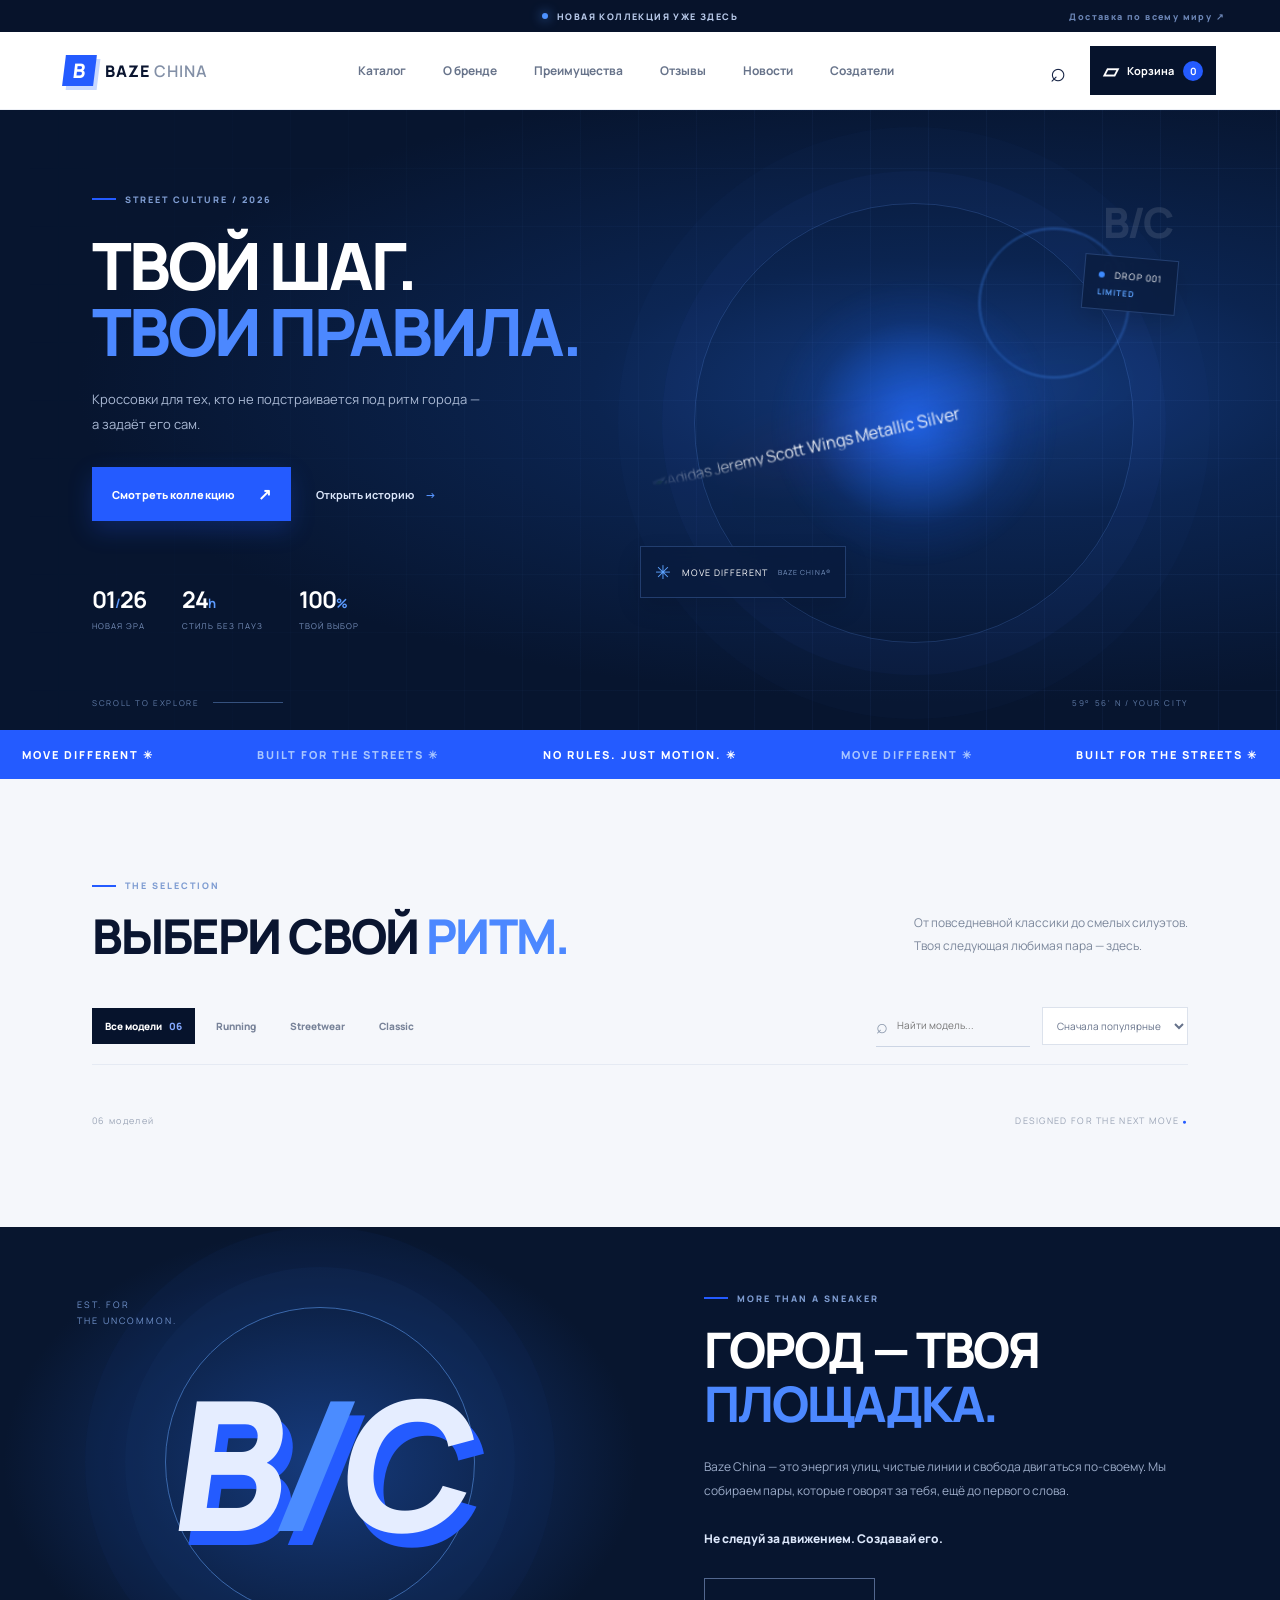
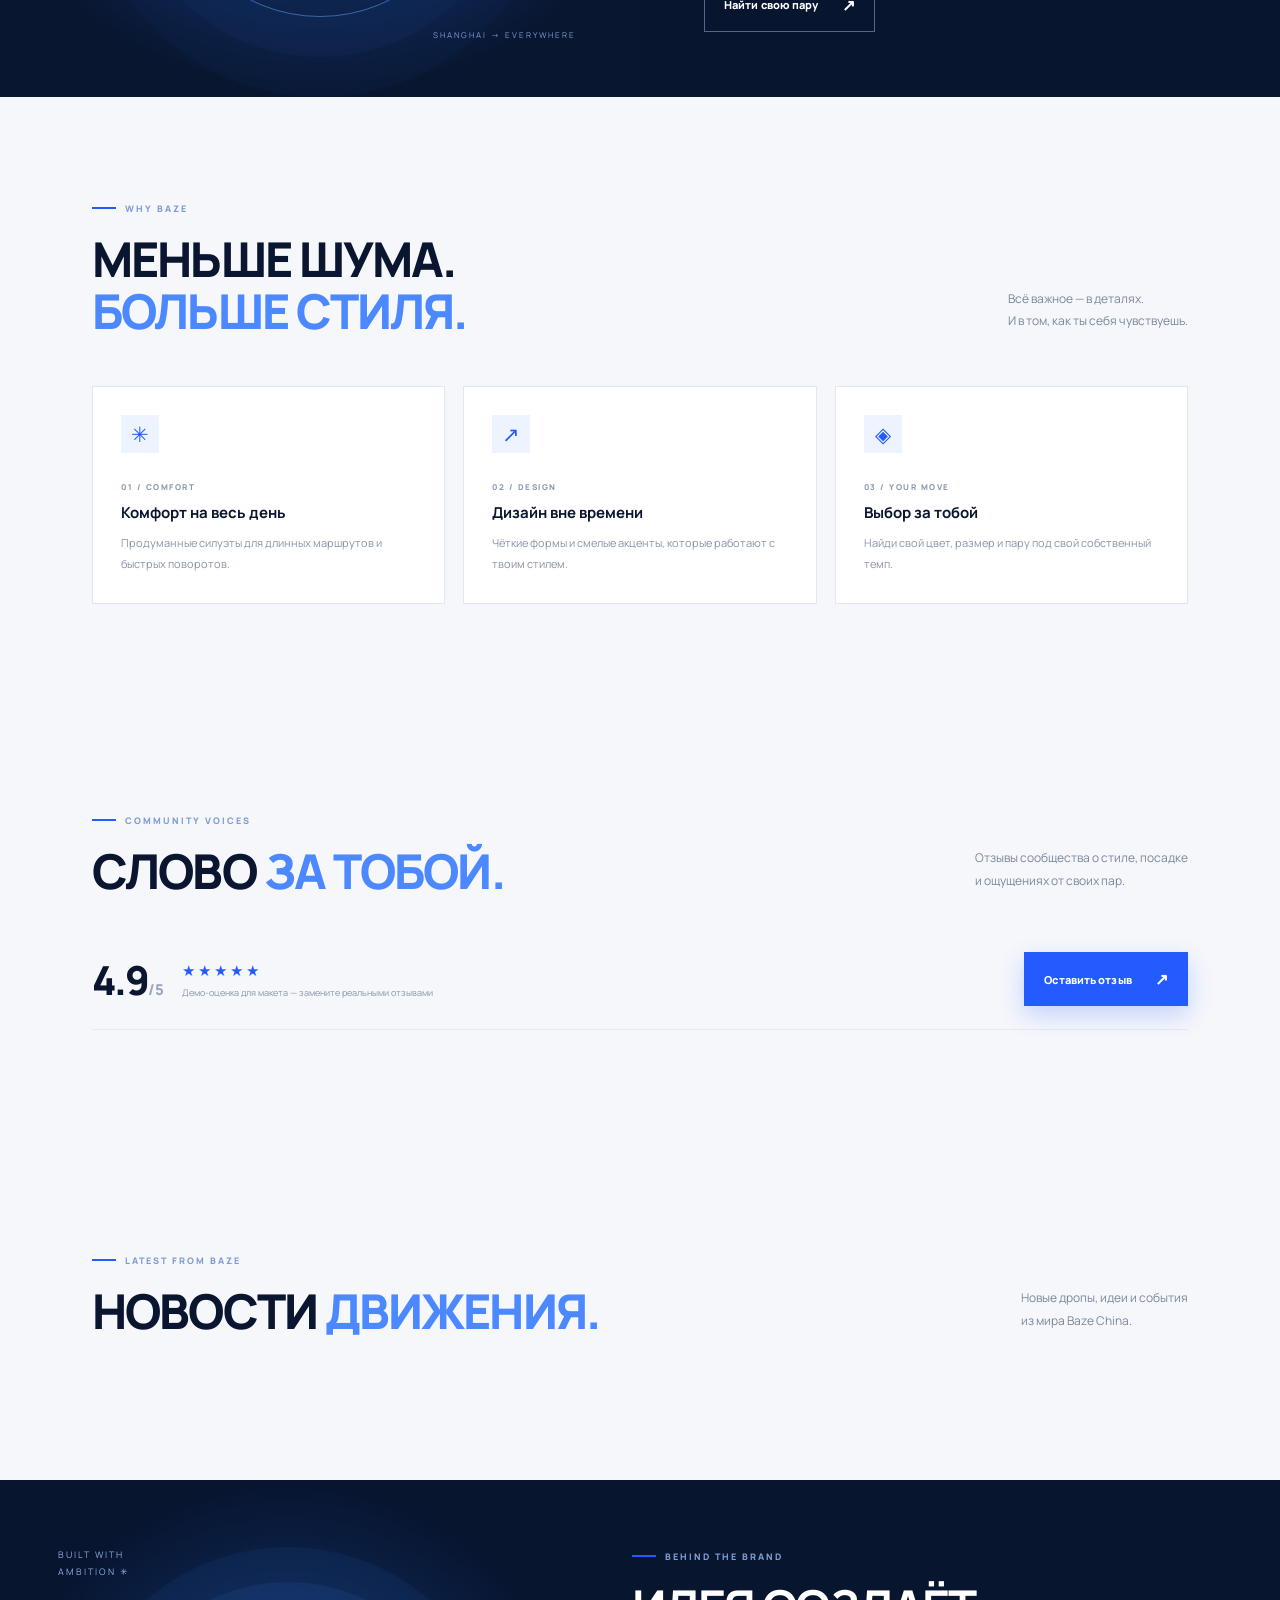
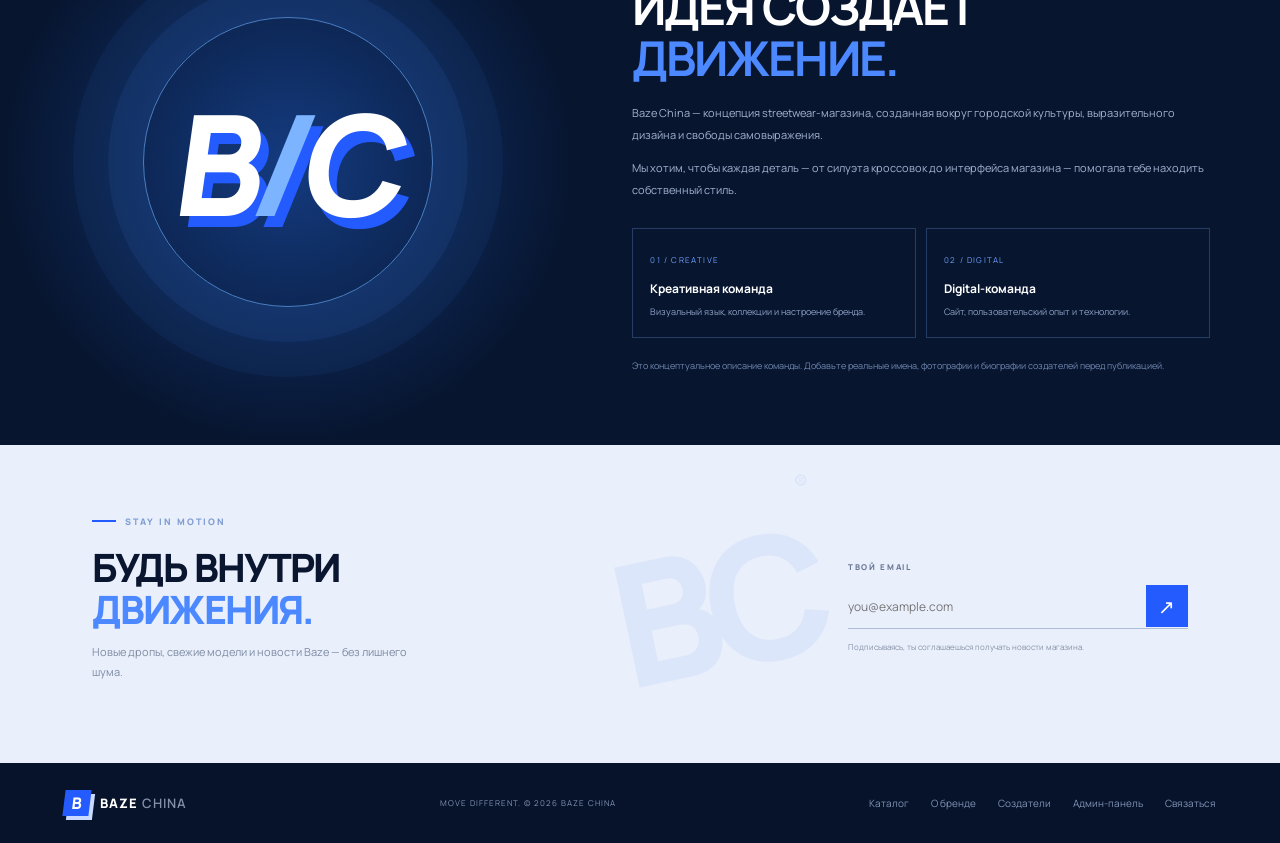
==== commit 13e8ebdf: "Add files via upload" ====
--- a/baze-china-index.html
+++ b/baze-china-index.html
@@ -35,10 +35,10 @@
         <div class="hero-cta"><a class="button button-primary" href="#catalog">Смотреть коллекцию <span>↗</span></a><a class="text-link" href="#story">Открыть историю <span>→</span></a></div>
         <div class="hero-stats"><div><strong>01<span>/</span>26</strong><small>НОВАЯ ЭРА</small></div><div><strong>24<span>h</span></strong><small>СТИЛЬ БЕЗ ПАУЗ</small></div><div><strong>100<span>%</span></strong><small>ТВОЙ ВЫБОР</small></div></div>
       </div>
-      <div class="hero-art" aria-label="Кроссовок в синем и чёрном цветах">
+      <div class="hero-art" aria-label="Adidas Jeremy Scott Wings — металлические кроссовки с крыльями">
         <div class="orb orb-one"></div><div class="orb orb-two"></div>
         <div class="hero-number">B/C<br><span>001</span></div>
-        <div class="hero-sneaker-wrap"><img class="hero-sneaker" src="https://images.unsplash.com/photo-1542291026-7eec264c27ff?auto=format&fit=crop&w=1200&q=90" alt="Красочный спортивный кроссовок" onerror="this.style.display='none'"></div>
+        <div class="hero-sneaker-wrap"><img class="hero-sneaker" src="https://thesource.com/wp-content/uploads/2015/11/adidas-JS-Wings-4.jpeg" alt="Adidas Jeremy Scott Wings Metallic Silver" loading="eager" fetchpriority="high"></div>
         <div class="floating-tag tag-top"><span class="tag-dot"></span> DROP 001 <b>LIMITED</b></div>
         <div class="floating-tag tag-bottom"><span>✳</span> MOVE DIFFERENT <small>BAZE CHINA®</small></div>
         <div class="hero-ring"></div>
--- a/style.css
+++ b/style.css
@@ -19,3 +19,49 @@
 
 /* Order management */
 .order-admin-item{align-items:flex-start}.order-admin-item .admin-item-copy{display:grid;gap:7px}.order-admin-item small{display:block;line-height:1.6;overflow-wrap:anywhere}.order-status-label{display:flex;align-items:center;gap:8px;font-size:10px;font-weight:800;margin-top:5px}.order-status-label select{border:1px solid #dce3ef;background:#fbfcfe;padding:8px;font:inherit;border-radius:4px;max-width:100%}.admin-tabs{flex-wrap:wrap}
+
+
+/* Customer order tracking and Telegram checkout */
+.order-tracking{background:#f7f9fd}.order-lookup-form{display:grid;grid-template-columns:1fr 1fr auto;gap:12px;align-items:end;margin-top:28px}.order-lookup-form label{display:grid;gap:8px;font-size:10px;font-weight:800;color:#4c5b75}.order-lookup-form input{width:100%;min-width:0;padding:13px;border:1px solid #dce3ef;background:white;font-size:12px;color:var(--ink)}.order-lookup-result{margin-top:18px;padding:18px;border:1px solid #dce5f2;background:white;font-size:12px;line-height:1.8;overflow-wrap:anywhere}.order-lookup-result strong,.order-lookup-result .tracking-status{display:block}.order-lookup-result .tracking-status{font-weight:800;color:#245bff;margin:4px 0}.order-lookup-result p{color:#64728b;margin:8px 0}.order-lookup-result small{color:#7d899e}.order-lookup-result a{color:#245bff;font-weight:800}.order-lookup-result.is-error{border-color:#f1c8c8;color:#9d3434}.order-lookup-result.is-loading{color:#687792}.telegram-intro{margin-top:18px!important}.telegram-actions{display:grid;gap:9px;margin:15px 0}.telegram-actions .button{width:100%;text-decoration:none;justify-content:center}.telegram-note{display:block;color:#8d98aa;font-size:9px;line-height:1.7;margin:0 0 16px}.order-success #finishOrder{margin-top:8px}@media(max-width:680px){.order-lookup-form{grid-template-columns:1fr}.order-lookup-form .button{width:100%}}
+
+
+/* Animated Adidas Jeremy Scott Wings hero treatment */
+.hero-sneaker-wrap {
+  animation: sneakerFloat 6s ease-in-out infinite, sneakerReveal .95s cubic-bezier(.2,.75,.25,1) both;
+  transform-style: preserve-3d;
+}
+.hero-sneaker-wrap::before {
+  content: "";
+  position: absolute;
+  z-index: -1;
+  inset: 12% 8%;
+  border-radius: 50%;
+  background: radial-gradient(ellipse at 28% 55%, rgba(255,44,92,.28), transparent 48%),
+              radial-gradient(ellipse at 72% 45%, rgba(50,112,255,.42), transparent 55%);
+  filter: blur(28px);
+  opacity: .8;
+  animation: wingsGlow 4.5s ease-in-out infinite;
+  pointer-events: none;
+}
+.hero-sneaker {
+  position: relative;
+  animation: wingsImageGlow 4.5s ease-in-out infinite;
+  will-change: filter, opacity;
+}
+@keyframes sneakerReveal {
+  from { opacity: 0; }
+  to { opacity: 1; }
+}
+@keyframes wingsGlow {
+  0%, 100% { opacity: .55; transform: scale(.94); }
+  50% { opacity: 1; transform: scale(1.08); }
+}
+@keyframes wingsImageGlow {
+  0%, 100% { filter: drop-shadow(0 0 10px rgba(55,117,255,.16)); }
+  50% { filter: drop-shadow(0 0 20px rgba(55,117,255,.38)) drop-shadow(0 0 9px rgba(255,54,94,.15)); }
+}
+@media (prefers-reduced-motion: reduce) {
+  .hero-sneaker-wrap, .hero-sneaker-wrap::before, .hero-sneaker, .hero-ring, .orb-one {
+    animation: none !important;
+  }
+}
